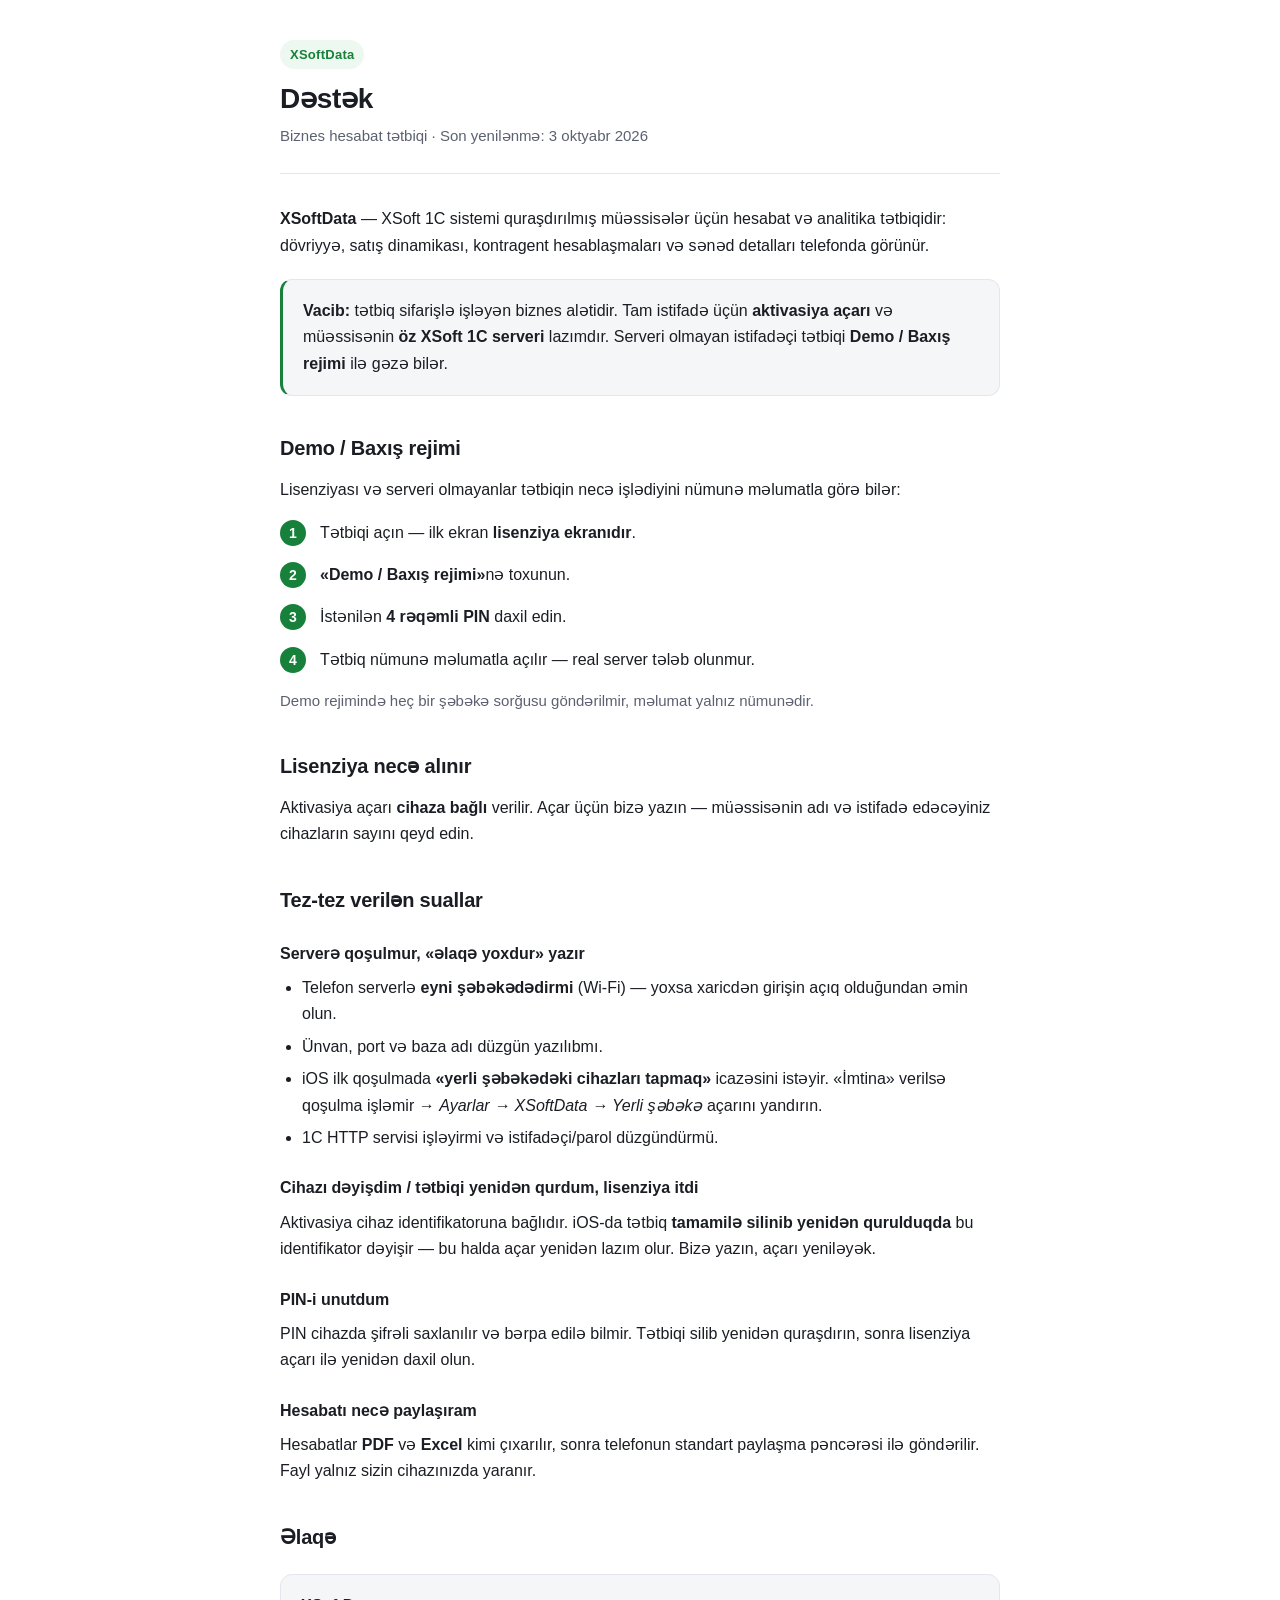
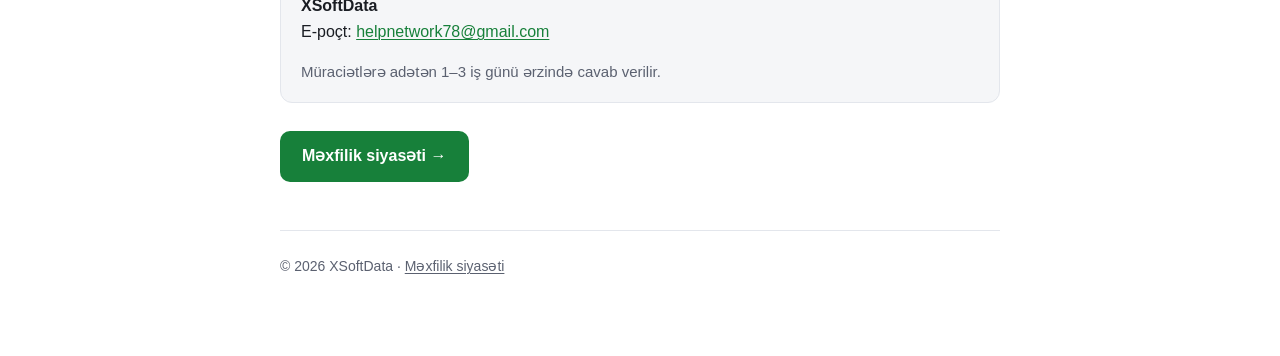
==== xsoftdata.html @ 70d33fd8 "XSoftData ucun destek + mexfilik sehifeleri (Apple mecburi URL-leri) Apple App Store Support URL ve " ====
<!DOCTYPE html>
<html lang="az">
<head>
<meta charset="utf-8">
<meta name="viewport" content="width=device-width,initial-scale=1">
<title>Dəstək — XSoftData</title>
<meta name="description" content="XSoftData tətbiqinin dəstək səhifəsi: lisenziya, 1C serverə qoşulma, demo rejimi və əlaqə.">
<link rel="stylesheet" href="ortak.css">
<style>
  /* XSoftData yaşıl brend rəngi. Kontrast ölçüldü: #17803A ağ fonda 5.02:1,
     qutuda 4.64:1; qaranlıqda brend #2BC552 → 7.94:1. */
  :root{ --vurgu:#17803A; --vurgu-fon:#EDF8F0; }
  @media (prefers-color-scheme: dark){
    :root{ --vurgu:#2BC552; --vurgu-fon:#16271C; }
  }
</style>
</head>
<body>
<div class="qab">

<header>
  <span class="nisan">XSoftData</span>
  <h1>Dəstək</h1>
  <p class="alt">Biznes hesabat tətbiqi · Son yenilənmə: 3 oktyabr 2026</p>
</header>

<p><strong>XSoftData</strong> — XSoft 1C sistemi quraşdırılmış müəssisələr üçün
hesabat və analitika tətbiqidir: dövriyyə, satış dinamikası, kontragent
hesablaşmaları və sənəd detalları telefonda görünür.</p>

<div class="qutu vacib">
  <p><strong>Vacib:</strong> tətbiq sifarişlə işləyən biznes alətidir. Tam
  istifadə üçün <strong>aktivasiya açarı</strong> və müəssisənin <strong>öz
  XSoft 1C serveri</strong> lazımdır. Serveri olmayan istifadəçi tətbiqi
  <strong>Demo / Baxış rejimi</strong> ilə gəzə bilər.</p>
</div>

<h2>Demo / Baxış rejimi</h2>
<p>Lisenziyası və serveri olmayanlar tətbiqin necə işlədiyini nümunə məlumatla
görə bilər:</p>
<ol class="addim">
  <li>Tətbiqi açın — ilk ekran <strong>lisenziya ekranıdır</strong>.</li>
  <li><strong>«Demo / Baxış rejimi»</strong>nə toxunun.</li>
  <li>İstənilən <strong>4 rəqəmli PIN</strong> daxil edin.</li>
  <li>Tətbiq nümunə məlumatla açılır — real server tələb olunmur.</li>
</ol>
<p class="alt">Demo rejimində heç bir şəbəkə sorğusu göndərilmir, məlumat
yalnız nümunədir.</p>

<h2>Lisenziya necə alınır</h2>
<p>Aktivasiya açarı <strong>cihaza bağlı</strong> verilir. Açar üçün bizə yazın —
müəssisənin adı və istifadə edəcəyiniz cihazların sayını qeyd edin.</p>

<h2>Tez-tez verilən suallar</h2>

<h3>Serverə qoşulmur, «əlaqə yoxdur» yazır</h3>
<ul>
  <li>Telefon serverlə <strong>eyni şəbəkədədirmi</strong> (Wi-Fi) — yoxsa
      xaricdən girişin açıq olduğundan əmin olun.</li>
  <li>Ünvan, port və baza adı düzgün yazılıbmı.</li>
  <li>iOS ilk qoşulmada <strong>«yerli şəbəkədəki cihazları tapmaq»</strong>
      icazəsini istəyir. «İmtina» verilsə qoşulma işləmir →
      <em>Ayarlar → XSoftData → Yerli şəbəkə</em> açarını yandırın.</li>
  <li>1C HTTP servisi işləyirmi və istifadəçi/parol düzgündürmü.</li>
</ul>

<h3>Cihazı dəyişdim / tətbiqi yenidən qurdum, lisenziya itdi</h3>
<p>Aktivasiya cihaz identifikatoruna bağlıdır. iOS-da tətbiq <strong>tamamilə
silinib yenidən qurulduqda</strong> bu identifikator dəyişir — bu halda açar
yenidən lazım olur. Bizə yazın, açarı yeniləyək.</p>

<h3>PIN-i unutdum</h3>
<p>PIN cihazda şifrəli saxlanılır və bərpa edilə bilmir. Tətbiqi silib yenidən
quraşdırın, sonra lisenziya açarı ilə yenidən daxil olun.</p>

<h3>Hesabatı necə paylaşıram</h3>
<p>Hesabatlar <strong>PDF</strong> və <strong>Excel</strong> kimi çıxarılır,
sonra telefonun standart paylaşma pəncərəsi ilə göndərilir. Fayl yalnız sizin
cihazınızda yaranır.</p>

<h2>Əlaqə</h2>
<div class="qutu">
  <p><strong>XSoftData</strong><br>
  E-poçt: <a href="mailto:helpnetwork78@gmail.com">helpnetwork78@gmail.com</a></p>
  <p class="alt">Müraciətlərə adətən 1–3 iş günü ərzində cavab verilir.</p>
</div>
<a class="duyme" href="xsoftdata-mexfilik.html">Məxfilik siyasəti →</a>

<footer>
  <p>© 2026 XSoftData · <a href="xsoftdata-mexfilik.html">Məxfilik siyasəti</a></p>
</footer>

</div>
</body>
</html>
---- ortak.css ----
:root{
  --fon:#ffffff; --fon2:#f5f6f8; --metin:#1a1d23; --solgun:#5b6170;
  --xett:#e3e6ec; --vurgu:#c8102e; --vurgu-fon:#fdf0f2;
}
@media (prefers-color-scheme: dark){
  :root{
    --fon:#14161a; --fon2:#1c1f25; --metin:#e8eaee; --solgun:#9aa1ae;
    --xett:#2a2e37; --vurgu:#ff6b7f; --vurgu-fon:#2a1a1e;
  }
}
*{box-sizing:border-box}
body{
  margin:0; padding:0 16px 64px;
  background:var(--fon); color:var(--metin);
  font:16px/1.65 -apple-system,BlinkMacSystemFont,"Segoe UI",Roboto,Helvetica,Arial,sans-serif;
  -webkit-text-size-adjust:100%;
}
.qab{max-width:720px;margin:0 auto}
header{padding:40px 0 24px;border-bottom:1px solid var(--xett);margin-bottom:32px}
.nisan{
  display:inline-block;padding:4px 10px;border-radius:999px;
  background:var(--vurgu-fon);color:var(--vurgu);
  font-size:13px;font-weight:600;letter-spacing:.02em;margin-bottom:12px;
}
h1{font-size:28px;line-height:1.25;margin:0 0 8px;letter-spacing:-.01em}
h2{font-size:20px;margin:36px 0 12px;letter-spacing:-.01em}
h3{font-size:16px;margin:24px 0 8px}
.alt{color:var(--solgun);font-size:15px;margin:0}
p{margin:0 0 14px}
ul{margin:0 0 14px;padding-inline-start:22px}
li{margin-bottom:6px}
a{color:var(--vurgu);text-decoration-thickness:1px;text-underline-offset:2px}
.qutu{
  background:var(--fon2);border:1px solid var(--xett);
  border-radius:12px;padding:18px 20px;margin:20px 0;
}
.qutu p:last-child,.qutu ul:last-child{margin-bottom:0}
.vacib{border-inline-start:3px solid var(--vurgu)}
.duyme{
  display:inline-block;background:var(--vurgu);color:#fff;
  padding:12px 22px;border-radius:10px;text-decoration:none;
  font-weight:600;margin-top:8px;
}
.addim{counter-reset:a;list-style:none;padding:0}
.addim li{
  counter-increment:a;position:relative;
  padding-inline-start:40px;margin-bottom:16px;
}
.addim li::before{
  content:counter(a);position:absolute;inset-inline-start:0;top:0;
  width:26px;height:26px;border-radius:50%;
  background:var(--vurgu);color:#fff;
  font-size:14px;font-weight:700;text-align:center;line-height:26px;
}
footer{
  margin-top:48px;padding-top:24px;border-top:1px solid var(--xett);
  color:var(--solgun);font-size:14px;
}
footer a{color:var(--solgun)}
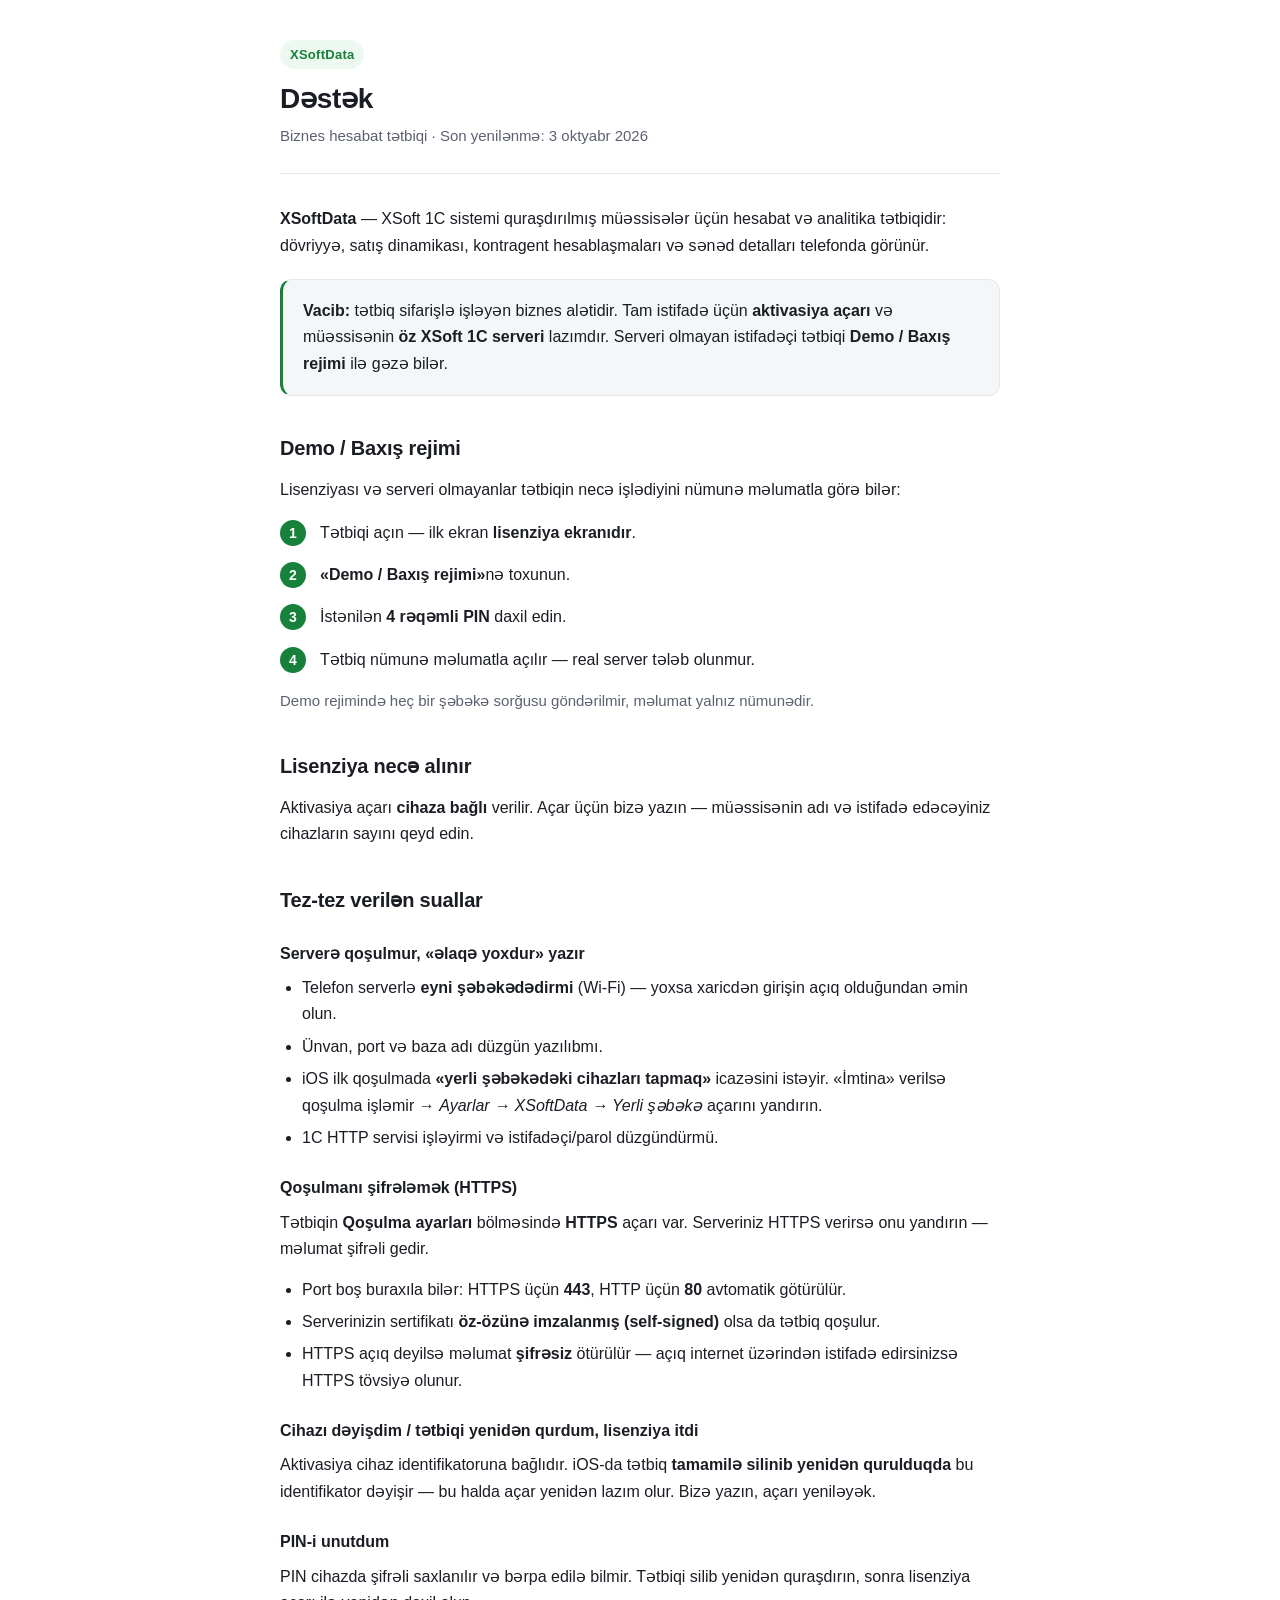
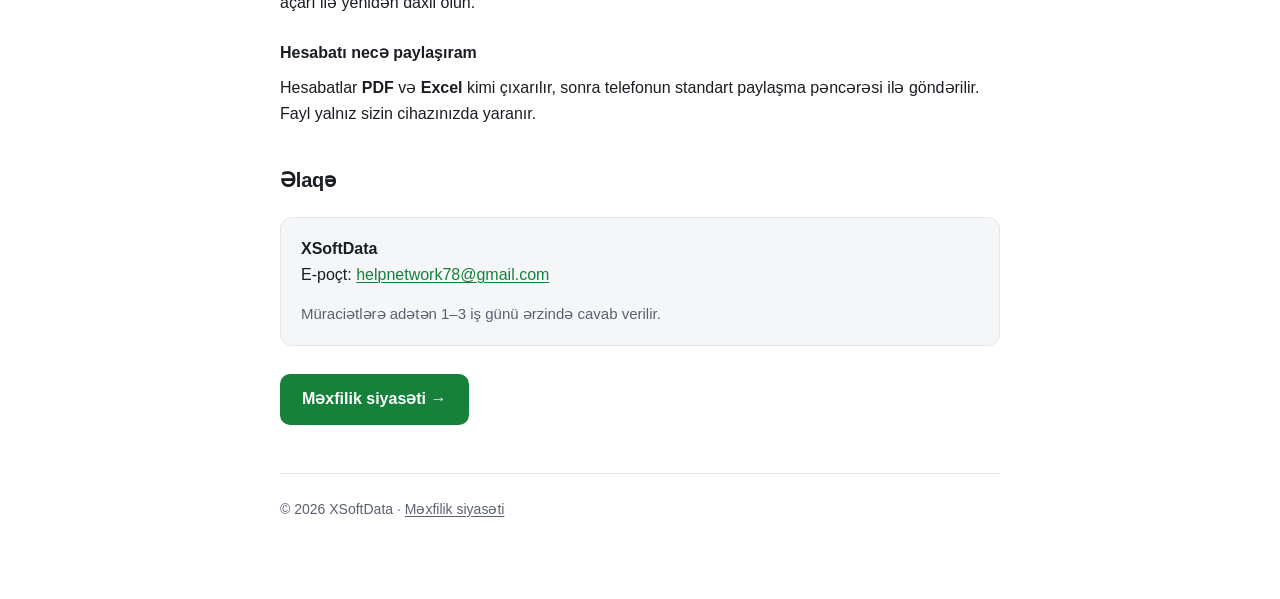
==== commit a7488c6b: "XSoftData sehifeleri: HTTPS bolmesi + «unvani her musteri ozu yazir» duzelisi Olculdu (api_config.da" ====
--- a/xsoftdata.html
+++ b/xsoftdata.html
@@ -64,6 +64,18 @@
   <li>1C HTTP servisi işləyirmi və istifadəçi/parol düzgündürmü.</li>
 </ul>
 
+<h3>Qoşulmanı şifrələmək (HTTPS)</h3>
+<p>Tətbiqin <strong>Qoşulma ayarları</strong> bölməsində <strong>HTTPS</strong>
+açarı var. Serveriniz HTTPS verirsə onu yandırın — məlumat şifrəli gedir.</p>
+<ul>
+  <li>Port boş buraxıla bilər: HTTPS üçün <strong>443</strong>, HTTP üçün
+      <strong>80</strong> avtomatik götürülür.</li>
+  <li>Serverinizin sertifikatı <strong>öz-özünə imzalanmış (self-signed)</strong>
+      olsa da tətbiq qoşulur.</li>
+  <li>HTTPS açıq deyilsə məlumat <strong>şifrəsiz</strong> ötürülür — açıq
+      internet üzərindən istifadə edirsinizsə HTTPS tövsiyə olunur.</li>
+</ul>
+
 <h3>Cihazı dəyişdim / tətbiqi yenidən qurdum, lisenziya itdi</h3>
 <p>Aktivasiya cihaz identifikatoruna bağlıdır. iOS-da tətbiq <strong>tamamilə
 silinib yenidən qurulduqda</strong> bu identifikator dəyişir — bu halda açar
